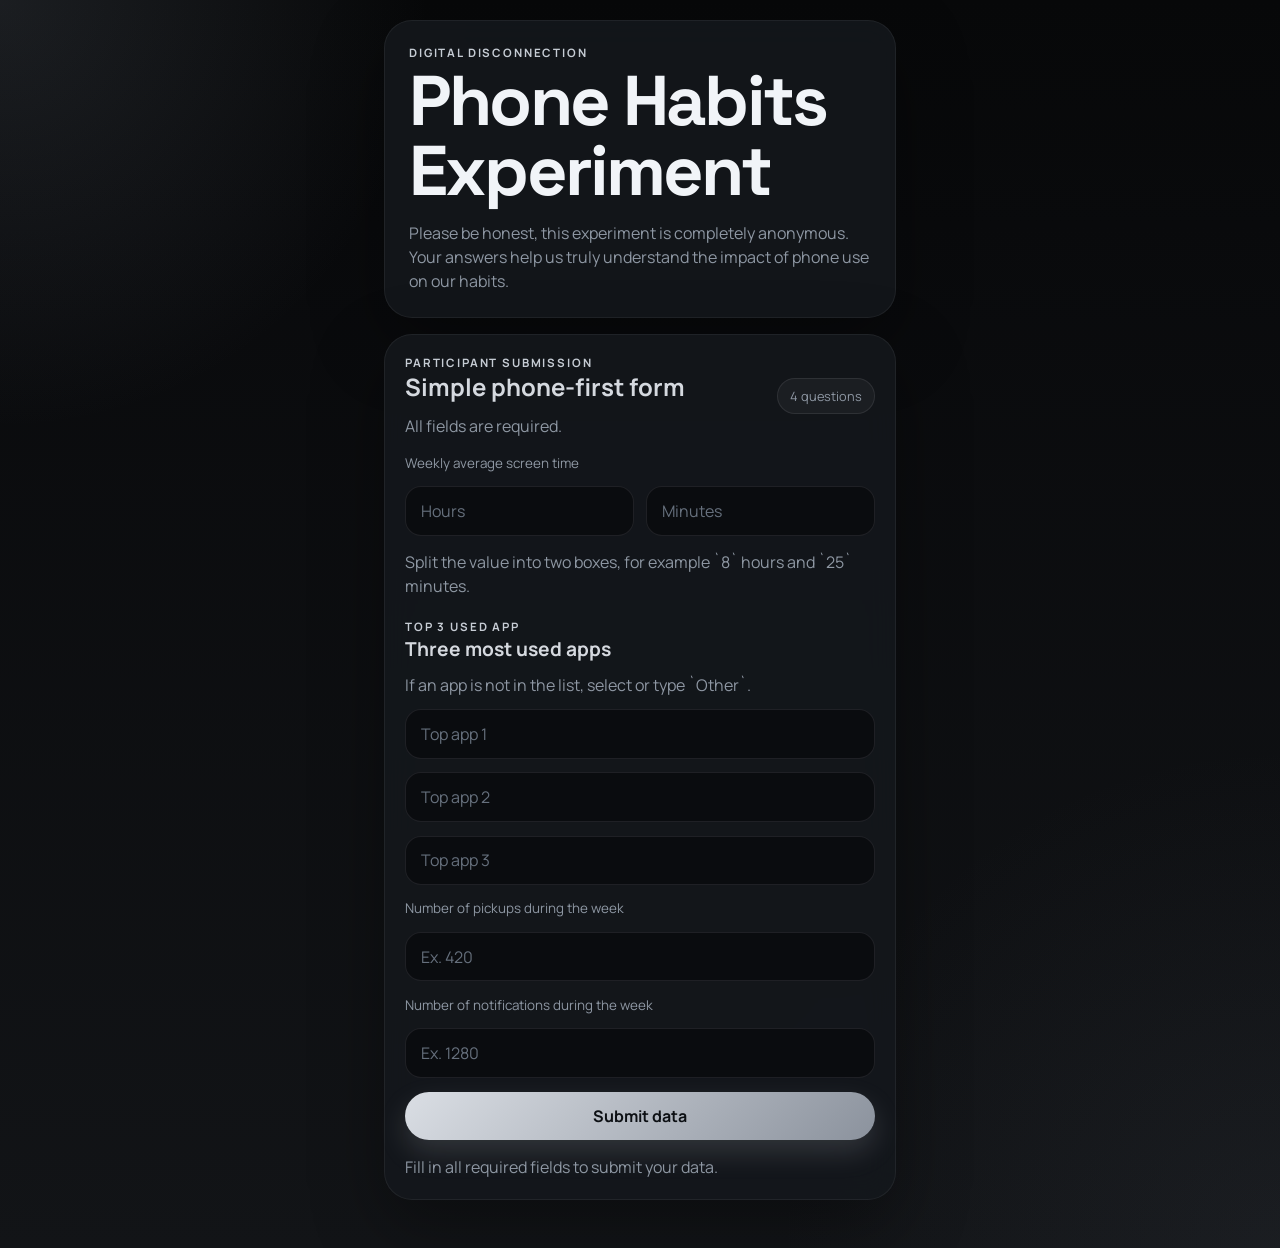
==== index.html @ 32a19cc8 "Initial commit" ====
<!doctype html>
<html lang="en">
  <head>
    <meta charset="UTF-8" />
    <meta
      name="viewport"
      content="width=device-width, initial-scale=1.0, viewport-fit=cover"
    />
    <title>Digital Disconnection | Submission</title>
    <meta
      name="description"
      content="Submit your weekly screen time data from your phone."
    />
    <link rel="preconnect" href="https://fonts.googleapis.com" />
    <link rel="preconnect" href="https://fonts.gstatic.com" crossorigin />
    <link
      href="https://fonts.googleapis.com/css2?family=Space+Grotesk:wght@400;500;700&family=Manrope:wght@400;500;600;700&display=swap"
      rel="stylesheet"
    />
    <link rel="stylesheet" href="./styles.css" />
    <script src="./upload.js" defer></script>
  </head>
  <body>
    <main class="app-shell">
      <section class="hero-card">
        <p class="eyebrow">Digital Disconnection</p>
        <h1>Phone Habits Experiment</h1>
        <p class="hero-copy">
          Please be honest, this experiment is completely anonymous. Your answers help us truly understand the impact of phone use on our habits.
        </p>
      </section>

      <section class="panel">
        <div class="panel-heading">
          <div>
            <p class="section-kicker">Participant Submission</p>
            <h2>Simple phone-first form</h2>
            <p class="helper-text">All fields are required.</p>
          </div>
          <span class="chip">4 questions</span>
        </div>

        <form id="uploadForm" class="stack-form">
          <label class="field-label">Weekly average screen time</label>
          <div class="time-grid">
            <input
              id="weeklyHours"
              name="weeklyHours"
              class="text-input"
              type="number"
              min="0"
              max="23"
              inputmode="numeric"
              required
              placeholder="Hours"
            />
            <input
              id="weeklyMinutes"
              name="weeklyMinutes"
              class="text-input"
              type="number"
              min="0"
              max="59"
              inputmode="numeric"
              required
              placeholder="Minutes"
            />
          </div>
          <p class="helper-text">Split the value into two boxes, for example `8` hours and `25` minutes.</p>

          <div class="entry-editor">
            <div class="panel-heading compact-heading">
              <div>
                <p class="section-kicker">Top 3 used app</p>
                <h2 class="subheading">Three most used apps</h2>
                <p class="helper-text">If an app is not in the list, select or type `Other`.</p>
              </div>
            </div>

            <div class="entries-list fixed-three">
              <div class="autocomplete-field">
                <input id="topApp1" class="text-input" type="text" maxlength="60" placeholder="Top app 1" autocomplete="off" required />
                <div class="autocomplete-list" id="topApp1Suggestions"></div>
              </div>
              <div class="autocomplete-field">
                <input id="topApp2" class="text-input" type="text" maxlength="60" placeholder="Top app 2" autocomplete="off" required />
                <div class="autocomplete-list" id="topApp2Suggestions"></div>
              </div>
              <div class="autocomplete-field">
                <input id="topApp3" class="text-input" type="text" maxlength="60" placeholder="Top app 3" autocomplete="off" required />
                <div class="autocomplete-list" id="topApp3Suggestions"></div>
              </div>
            </div>
          </div>

          <label class="field-label" for="pickupsCount">Number of pickups during the week</label>
          <input
            id="pickupsCount"
            name="pickupsCount"
            class="text-input"
            type="number"
            min="0"
            inputmode="numeric"
            required
            placeholder="Ex. 420"
          />

          <label class="field-label" for="notificationsCount">Number of notifications during the week</label>
          <input
            id="notificationsCount"
            name="notificationsCount"
            class="text-input"
            type="number"
            min="0"
            inputmode="numeric"
            required
            placeholder="Ex. 1280"
          />

          <button class="primary-button" id="submitButton" type="submit">
            Submit data
          </button>
          <p class="status-text" id="statusText">
            Fill in all required fields to submit your data.
          </p>
        </form>
      </section>
    </main>

    <div class="modal-backdrop is-hidden" id="honestyModal" aria-hidden="true">
      <div class="modal-card" role="dialog" aria-modal="true" aria-labelledby="honestyTitle">
        <p class="section-kicker">Final Check</p>
        <h2 id="honestyTitle">Were you honest?</h2>
        <p class="hero-copy">If not, please enter the correct data.</p>
        <div class="modal-actions">
          <button class="primary-button" id="confirmHonestyButton" type="button">
            Yes, I was honest
          </button>
          <button class="ghost-button" id="editHonestyButton" type="button">
            No, let me edit my data
          </button>
        </div>
      </div>
    </div>
  </body>
</html>
---- styles.css ----
:root {
  color-scheme: dark;
  --bg: #121417;
  --bg-deep: #090a0c;
  --panel: rgba(20, 24, 29, 0.86);
  --panel-soft: rgba(24, 28, 34, 0.9);
  --text: #d5d9df;
  --muted: #8e97a3;
  --line: rgba(213, 217, 223, 0.1);
  --accent: #8e939c;
  --accent-deep: #c6ccd4;
  --shadow: 0 24px 70px rgba(0, 0, 0, 0.35);
  --radius-xl: 28px;
  --radius-lg: 20px;
}

* {
  box-sizing: border-box;
}

html {
  font-size: 16px;
}

body {
  margin: 0;
  min-height: 100vh;
  font-family: "Manrope", sans-serif;
  color: var(--text);
  background:
    radial-gradient(circle at top left, rgba(118, 128, 143, 0.18), transparent 24%),
    radial-gradient(circle at bottom right, rgba(90, 97, 110, 0.12), transparent 28%),
    linear-gradient(180deg, #070809, var(--bg-deep) 18%, var(--bg) 100%);
}

button,
input {
  font: inherit;
}

.app-shell,
.dashboard-shell {
  margin: 0 auto;
  padding: calc(1.25rem + env(safe-area-inset-top)) 1rem calc(2rem + env(safe-area-inset-bottom));
}

.app-shell {
  width: min(100%, 34rem);
}

.dashboard-shell {
  width: min(100%, 74rem);
}

.hero-card,
.panel {
  backdrop-filter: blur(16px);
  background: var(--panel);
  border: 1px solid rgba(255, 255, 255, 0.06);
  box-shadow: var(--shadow);
}

.hero-card {
  padding: 1.5rem;
  border-radius: var(--radius-xl);
  margin-bottom: 1rem;
}

.admin-hero {
  margin-bottom: 1.25rem;
}

.eyebrow,
.section-kicker {
  margin: 0 0 0.35rem;
  text-transform: uppercase;
  letter-spacing: 0.16em;
  font-size: 0.72rem;
  color: var(--accent-deep);
  font-weight: 700;
}

.hero-card h1,
.panel h2,
.subheading {
  margin: 0 0 0.9rem;
  line-height: 1;
}

.hero-card h1 {
  font-family: "Space Grotesk", sans-serif;
  font-size: clamp(2.4rem, 7vw, 4.4rem);
  letter-spacing: -0.04em;
  color: #f1f4f8;
}

.subheading {
  font-size: 1.2rem;
}

.hero-copy,
.helper-text,
.status-text,
.stat-helper,
.chart-caption,
.empty-state {
  margin: 0;
  line-height: 1.5;
  color: var(--muted);
}

.panel {
  border-radius: var(--radius-xl);
  padding: 1.25rem;
  margin-bottom: 1rem;
}

.soft-panel {
  background: var(--panel-soft);
}

.panel-heading,
.action-row {
  display: flex;
  align-items: center;
  justify-content: space-between;
  gap: 0.75rem;
}

.compact-heading {
  align-items: flex-end;
}

.chip {
  border-radius: 999px;
  padding: 0.5rem 0.75rem;
  background: rgba(255, 255, 255, 0.04);
  font-size: 0.8rem;
  color: var(--muted);
  border: 1px solid var(--line);
}

.stack-form {
  display: grid;
  gap: 0.9rem;
  margin-top: 1rem;
}

.field-label,
.stat-label {
  display: block;
  font-size: 0.84rem;
  color: var(--muted);
}

.text-input {
  width: 100%;
  min-height: 3.1rem;
  border-radius: 16px;
  border: 1px solid var(--line);
  background: rgba(10, 12, 15, 0.9);
  padding: 0.8rem 0.95rem;
  color: var(--text);
  transition: border-color 160ms ease, box-shadow 160ms ease, background-color 160ms ease;
}

.text-input:focus {
  outline: none;
  border-color: rgba(198, 204, 212, 0.28);
  box-shadow: 0 0 0 4px rgba(198, 204, 212, 0.08);
  background: rgba(10, 12, 15, 0.95);
}

.time-grid {
  display: grid;
  grid-template-columns: repeat(2, minmax(0, 1fr));
  gap: 0.75rem;
}

.text-input::placeholder {
  color: #66707d;
}

.entry-editor {
  margin-top: 0.4rem;
  display: grid;
  gap: 0.75rem;
}

.entries-list,
.submission-list {
  display: grid;
  gap: 0.85rem;
}

.fixed-three {
  grid-template-columns: 1fr;
}

.autocomplete-field {
  position: relative;
}

.autocomplete-list {
  position: absolute;
  top: calc(100% + 0.35rem);
  left: 0;
  right: 0;
  display: none;
  z-index: 20;
  border: 1px solid var(--line);
  border-radius: 16px;
  background: rgba(14, 17, 21, 0.98);
  box-shadow: 0 18px 36px rgba(0, 0, 0, 0.32);
  overflow: hidden;
}

.autocomplete-list.is-visible {
  display: grid;
}

.autocomplete-item {
  min-height: 2.9rem;
  padding: 0.7rem 0.95rem;
  text-align: left;
  background: transparent;
  color: var(--text);
  border: 0;
  border-bottom: 1px solid var(--line);
}

.autocomplete-item:last-child {
  border-bottom: 0;
}

.autocomplete-item:hover,
.autocomplete-item:focus-visible {
  background: rgba(255, 255, 255, 0.06);
  outline: none;
}

.entry-row {
  display: grid;
  grid-template-columns: minmax(0, 1.5fr) minmax(0, 0.8fr) auto;
  gap: 0.55rem;
  align-items: center;
}

.primary-button,
.ghost-button {
  border: 0;
  border-radius: 999px;
  min-height: 3rem;
  padding: 0.8rem 1rem;
  font-weight: 700;
}

.primary-button {
  background: linear-gradient(135deg, #dadee4, #8b929d);
  color: #0d1014;
  box-shadow: 0 12px 28px rgba(186, 194, 204, 0.18);
}

.ghost-button {
  background: rgba(255, 255, 255, 0.03);
  color: var(--text);
  border: 1px solid var(--line);
}

.remove-button {
  white-space: nowrap;
}

.dashboard-grid {
  display: grid;
  grid-template-columns: minmax(0, 0.95fr) minmax(0, 1.05fr);
  gap: 1rem;
}

.stats-grid {
  display: grid;
  grid-template-columns: repeat(2, minmax(0, 1fr));
  gap: 0.75rem;
  margin-top: 1rem;
}

.stat-card {
  background: rgba(255, 255, 255, 0.03);
  border: 1px solid var(--line);
  border-radius: var(--radius-lg);
  padding: 1rem;
}

.stat-card.accent {
  background: linear-gradient(160deg, rgba(189, 196, 207, 0.1), rgba(255, 255, 255, 0.03));
}

.stat-value {
  display: block;
  font-size: clamp(1.6rem, 5vw, 2.5rem);
  line-height: 1;
  margin: 0.35rem 0;
}

.stat-value-small {
  font-size: clamp(1.2rem, 3vw, 1.8rem);
}

.submission-card {
  border-radius: var(--radius-lg);
  border: 1px solid var(--line);
  background: rgba(255, 255, 255, 0.03);
  padding: 0.9rem;
}

.manual-card {
  display: block;
}

.submission-meta {
  display: grid;
  gap: 0.28rem;
}

.tag-list {
  display: flex;
  flex-wrap: wrap;
  gap: 0.45rem;
  margin-top: 0.35rem;
}

.tag {
  display: inline-flex;
  align-items: center;
  min-height: 2rem;
  padding: 0.35rem 0.7rem;
  border-radius: 999px;
  background: rgba(255, 255, 255, 0.06);
  color: var(--accent-deep);
  font-size: 0.88rem;
  font-weight: 500;
}

.chart-wrap {
  margin-top: 1rem;
  min-height: 24rem;
  background: rgba(255, 255, 255, 0.03);
  border-radius: var(--radius-lg);
  padding: 1rem;
  border: 1px solid var(--line);
}

.modal-backdrop {
  position: fixed;
  inset: 0;
  z-index: 100;
  display: grid;
  place-items: center;
  padding: 1rem;
  background: rgba(3, 4, 6, 0.72);
  backdrop-filter: blur(10px);
}

.modal-card {
  width: min(100%, 28rem);
  padding: 1.35rem;
  border-radius: var(--radius-xl);
  background: rgba(18, 22, 27, 0.96);
  border: 1px solid rgba(255, 255, 255, 0.08);
  box-shadow: 0 28px 80px rgba(0, 0, 0, 0.4);
}

.modal-actions {
  display: grid;
  gap: 0.75rem;
  margin-top: 1rem;
}

.is-hidden {
  display: none;
}

.admin-chart {
  min-height: 28rem;
}

@media (max-width: 900px) {
  .dashboard-grid {
    grid-template-columns: 1fr;
  }
}

@media (max-width: 560px) {
  .panel-heading,
  .action-row,
  .compact-heading {
    flex-direction: column;
    align-items: stretch;
  }

  .stats-grid,
  .entry-row,
  .time-grid {
    grid-template-columns: 1fr;
  }
}
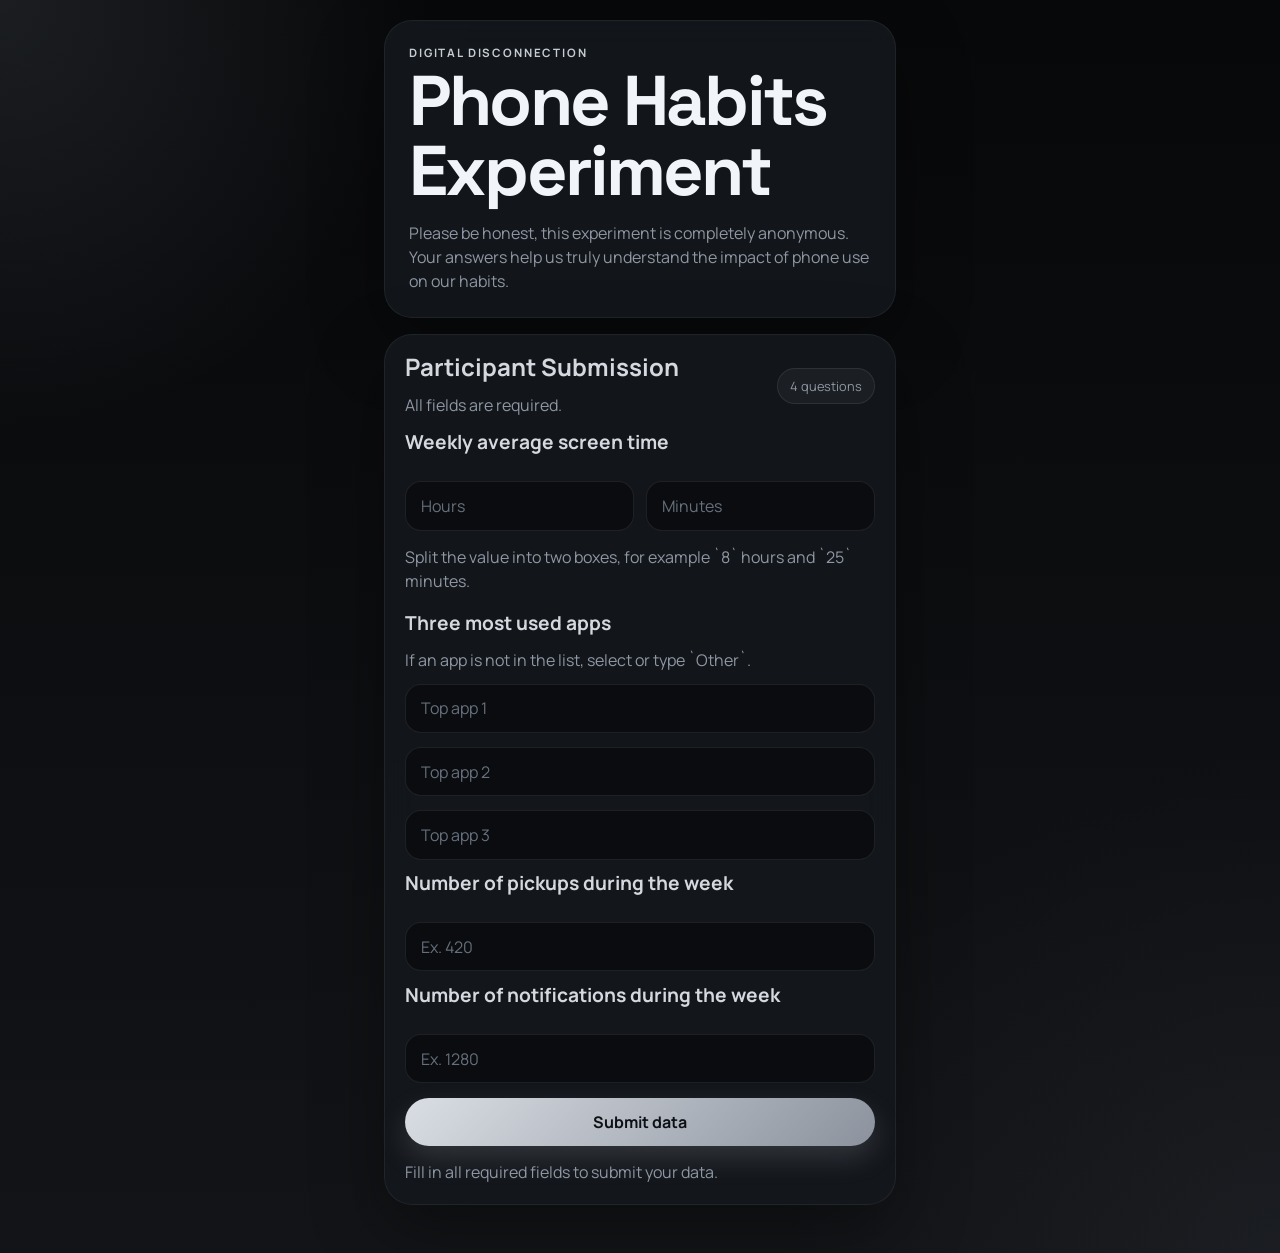
==== commit 0ff48694: "update" ====
--- a/index.html
+++ b/index.html
@@ -33,15 +33,14 @@
       <section class="panel">
         <div class="panel-heading">
           <div>
-            <p class="section-kicker">Participant Submission</p>
-            <h2>Simple phone-first form</h2>
+            <h2>Participant Submission</h2>
             <p class="helper-text">All fields are required.</p>
           </div>
           <span class="chip">4 questions</span>
         </div>
 
         <form id="uploadForm" class="stack-form">
-          <label class="field-label">Weekly average screen time</label>
+          <h3 class="subheading">Weekly average screen time</h3>
           <div class="time-grid">
             <input
               id="weeklyHours"
@@ -71,7 +70,6 @@
           <div class="entry-editor">
             <div class="panel-heading compact-heading">
               <div>
-                <p class="section-kicker">Top 3 used app</p>
                 <h2 class="subheading">Three most used apps</h2>
                 <p class="helper-text">If an app is not in the list, select or type `Other`.</p>
               </div>
@@ -93,7 +91,7 @@
             </div>
           </div>
 
-          <label class="field-label" for="pickupsCount">Number of pickups during the week</label>
+          <h3 class="subheading">Number of pickups during the week</h3>
           <input
             id="pickupsCount"
             name="pickupsCount"
@@ -105,7 +103,7 @@
             placeholder="Ex. 420"
           />
 
-          <label class="field-label" for="notificationsCount">Number of notifications during the week</label>
+          <h3 class="subheading">Number of notifications during the week</h3>
           <input
             id="notificationsCount"
             name="notificationsCount"
